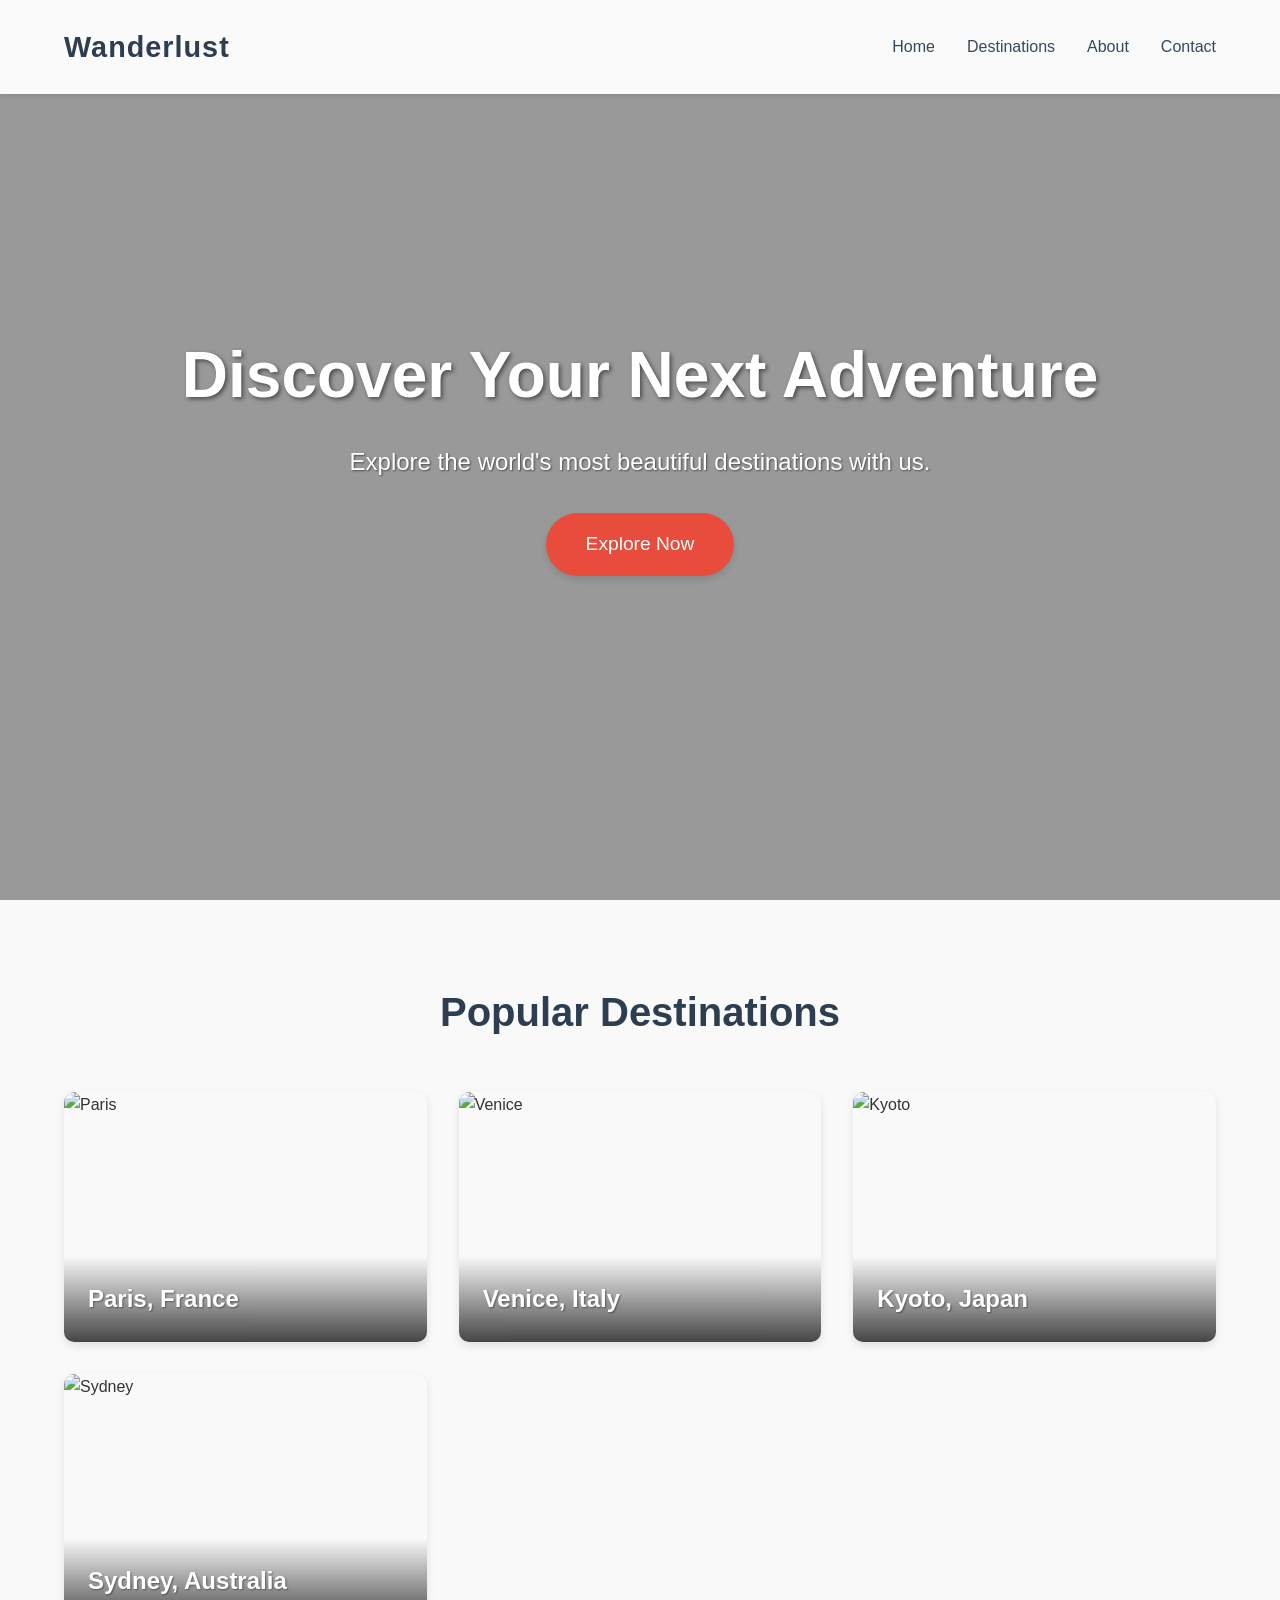
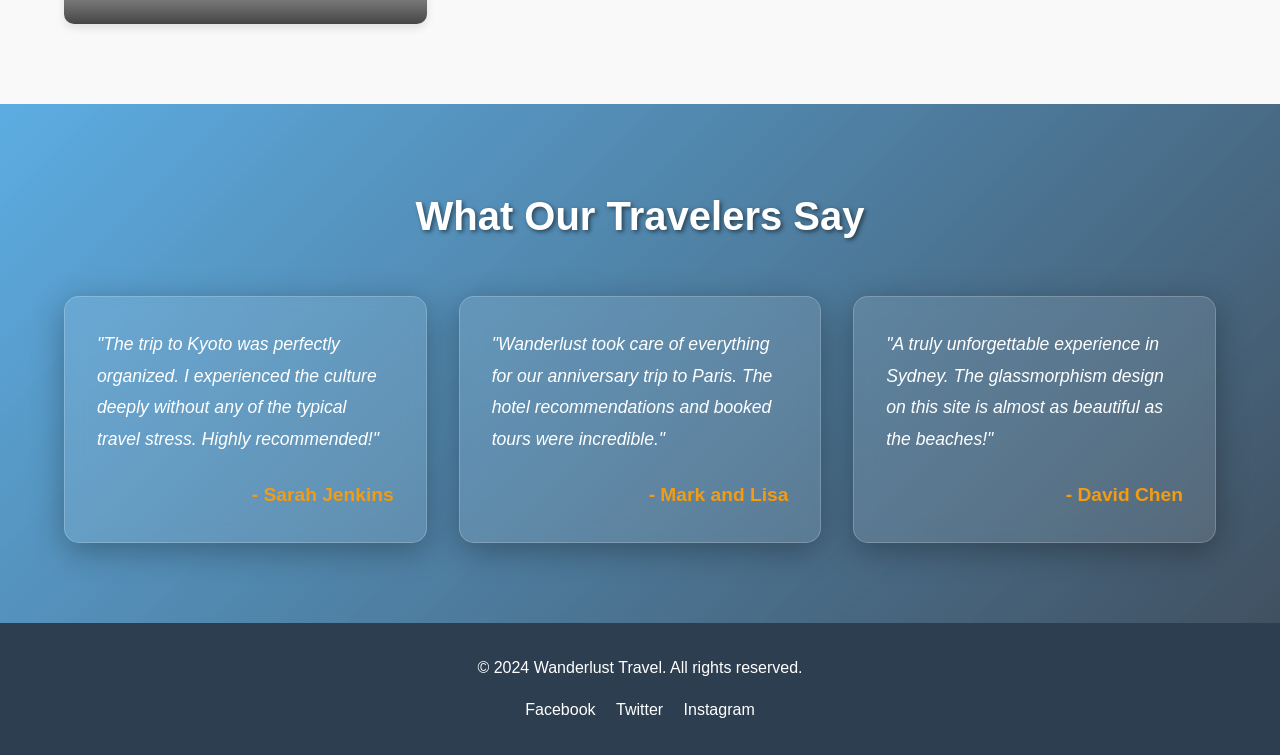
==== index.html @ 3aed2144 "feat: complete tourism website with all requested features" ====
<!DOCTYPE html>
<html lang="en">
<head>
    <meta charset="UTF-8">
    <meta name="viewport" content="width=device-width, initial-scale=1.0">
    <title>Wanderlust Travel</title>
    <link rel="stylesheet" href="styles.css">
</head>
<body>
    <header class="navbar">
        <div class="logo">Wanderlust</div>
        <div class="menu-toggle" id="mobile-menu">
            <span class="bar"></span>
            <span class="bar"></span>
            <span class="bar"></span>
        </div>
        <nav>
            <ul class="nav-links">
                <li><a href="index.html">Home</a></li>
                <li><a href="destinations.html">Destinations</a></li>
                <li><a href="about.html">About</a></li>
                <li><a href="contact.html">Contact</a></li>
            </ul>
        </nav>
    </header>

    <section id="home" class="hero">
        <div class="hero-content animate-on-scroll">
            <h1>Discover Your Next Adventure</h1>
            <p>Explore the world's most beautiful destinations with us.</p>
            <a href="destinations.html" class="cta-button">Explore Now</a>
        </div>
    </section>

    <section id="destinations" class="destinations-section">
        <h2 class="section-title animate-on-scroll">Popular Destinations</h2>
        <div class="destinations-grid">
            <div class="destination-card animate-on-scroll">
                <img src="https://images.unsplash.com/photo-1499856871958-5b9627545d1a?ixlib=rb-4.0.3&auto=format&fit=crop&w=800&q=80" alt="Paris">
                <div class="destination-info">
                    <h3>Paris, France</h3>
                </div>
            </div>
            <div class="destination-card animate-on-scroll">
                <img src="https://images.unsplash.com/photo-1523906834658-6e24ef2386f9?ixlib=rb-4.0.3&auto=format&fit=crop&w=800&q=80" alt="Venice">
                <div class="destination-info">
                    <h3>Venice, Italy</h3>
                </div>
            </div>
            <div class="destination-card animate-on-scroll">
                <img src="https://images.unsplash.com/photo-1493976040374-85c8e12f0c0e?ixlib=rb-4.0.3&auto=format&fit=crop&w=800&q=80" alt="Kyoto">
                <div class="destination-info">
                    <h3>Kyoto, Japan</h3>
                </div>
            </div>
            <div class="destination-card animate-on-scroll">
                <img src="https://images.unsplash.com/photo-1506973035872-a4ec16b8e8d9?ixlib=rb-4.0.3&auto=format&fit=crop&w=800&q=80" alt="Sydney">
                <div class="destination-info">
                    <h3>Sydney, Australia</h3>
                </div>
            </div>
        </div>
    </section>

    <section class="testimonials-section" id="testimonials">
        <h2 class="section-title animate-on-scroll">What Our Travelers Say</h2>
        <div class="testimonials-grid">
            <div class="glass-card animate-on-scroll">
                <p class="testimonial-text">"The trip to Kyoto was perfectly organized. I experienced the culture deeply without any of the typical travel stress. Highly recommended!"</p>
                <h4 class="testimonial-author">- Sarah Jenkins</h4>
            </div>
            <div class="glass-card animate-on-scroll">
                <p class="testimonial-text">"Wanderlust took care of everything for our anniversary trip to Paris. The hotel recommendations and booked tours were incredible."</p>
                <h4 class="testimonial-author">- Mark and Lisa</h4>
            </div>
            <div class="glass-card animate-on-scroll">
                <p class="testimonial-text">"A truly unforgettable experience in Sydney. The glassmorphism design on this site is almost as beautiful as the beaches!"</p>
                <h4 class="testimonial-author">- David Chen</h4>
            </div>
        </div>
    </section>

    <footer class="footer">
        <div class="footer-content">
            <p>&copy; 2024 Wanderlust Travel. All rights reserved.</p>
            <div class="social-links">
                <a href="#">Facebook</a>
                <a href="#">Twitter</a>
                <a href="#">Instagram</a>
            </div>
        </div>
    </footer>

    <script src="script.js"></script>
</body>
</html>
---- styles.css ----
/* Base Styles */
* {
    margin: 0;
    padding: 0;
    box-sizing: border-box;
}

body {
    font-family: 'Segoe UI', Tahoma, Geneva, Verdana, sans-serif;
    line-height: 1.6;
    color: #333;
    overflow-x: hidden;
}

/* Navbar */
.navbar {
    display: flex;
    justify-content: space-between;
    align-items: center;
    padding: 1.5rem 5%;
    background-color: rgba(255, 255, 255, 0.95);
    position: fixed;
    width: 100%;
    top: 0;
    z-index: 1000;
    box-shadow: 0 2px 5px rgba(0,0,0,0.1);
}

.logo {
    font-size: 1.8rem;
    font-weight: bold;
    color: #2c3e50;
    letter-spacing: 1px;
}

.nav-links {
    list-style: none;
    display: flex;
}

.nav-links li {
    margin-left: 2rem;
}

.nav-links a {
    text-decoration: none;
    color: #34495e;
    font-weight: 500;
    transition: color 0.3s ease;
}

.nav-links a:hover {
    color: #3498db;
}

.menu-toggle {
    display: none;
    flex-direction: column;
    cursor: pointer;
}

.menu-toggle .bar {
    width: 25px;
    height: 3px;
    background-color: #333;
    margin: 4px 0;
    transition: 0.4s;
}

/* Hero Section */
.hero {
    height: 100vh;
    background: linear-gradient(rgba(0, 0, 0, 0.4), rgba(0, 0, 0, 0.4)), url('https://images.unsplash.com/photo-1469474968028-56623f02e42e?ixlib=rb-4.0.3&auto=format&fit=crop&w=1920&q=80') center/cover no-repeat;
    display: flex;
    justify-content: center;
    align-items: center;
    text-align: center;
    color: #fff;
    padding: 0 20px;
}

.hero-content h1 {
    font-size: 4rem;
    margin-bottom: 1rem;
    text-shadow: 2px 2px 4px rgba(0,0,0,0.5);
}

.hero-content p {
    font-size: 1.5rem;
    margin-bottom: 2rem;
    text-shadow: 1px 1px 2px rgba(0,0,0,0.5);
}

/* Call to Action Button */
.cta-button {
    display: inline-block;
    padding: 1rem 2.5rem;
    background-color: #e74c3c;
    color: #fff;
    text-decoration: none;
    font-size: 1.2rem;
    border-radius: 50px;
    transition: all 0.3s ease;
    box-shadow: 0 4px 6px rgba(0,0,0,0.1);
}

.cta-button:hover {
    background-color: #c0392b;
    transform: translateY(-3px);
    box-shadow: 0 6px 12px rgba(0,0,0,0.2);
}

.cta-button:active {
    transform: translateY(-1px);
    box-shadow: 0 2px 4px rgba(0,0,0,0.1);
}

/* Destinations Section */
.destinations-section {
    padding: 5rem 5%;
    background-color: #f9f9f9;
}

.section-title {
    text-align: center;
    font-size: 2.5rem;
    margin-bottom: 3rem;
    color: #2c3e50;
}

.destinations-grid {
    display: grid;
    grid-template-columns: repeat(auto-fit, minmax(280px, 1fr));
    gap: 2rem;
}

.destination-card {
    position: relative;
    border-radius: 10px;
    overflow: hidden;
    box-shadow: 0 4px 8px rgba(0,0,0,0.1);
    cursor: pointer;
    transition: transform 0.3s ease, box-shadow 0.3s ease;
}

.destination-card img {
    width: 100%;
    height: 250px;
    object-fit: cover;
    transition: transform 0.5s ease;
    display: block;
}

.destination-card:hover {
    transform: translateY(-10px);
    box-shadow: 0 10px 20px rgba(0,0,0,0.2);
}

.destination-card:hover img {
    transform: scale(1.1);
}

.destination-info {
    position: absolute;
    bottom: 0;
    left: 0;
    width: 100%;
    padding: 1.5rem;
    background: linear-gradient(transparent, rgba(0,0,0,0.8));
    color: #fff;
    opacity: 0.9;
}

.destination-info h3 {
    font-size: 1.5rem;
    margin: 0;
    text-shadow: 1px 1px 2px rgba(0,0,0,0.5);
}

/* Inner Pages Styles */
.inner-page-header {
    margin-top: 70px; /* offset for fixed navbar */
    padding: 4rem 2rem;
    background-color: #34495e;
    color: #fff;
    text-align: center;
}

.content-section {
    padding: 4rem 2rem;
    min-height: 50vh;
}

.container {
    max-width: 800px;
    margin: 0 auto;
}

.content-section h2 {
    margin-bottom: 1.5rem;
    color: #2c3e50;
}

.content-section p {
    margin-bottom: 1rem;
}

/* About Page Specifics */
.about-story {
    display: flex;
    flex-wrap: wrap;
    align-items: center;
    gap: 2rem;
}

.about-text {
    flex: 1;
    min-width: 300px;
}

.about-image {
    flex: 1;
    min-width: 300px;
}

.about-image img {
    width: 100%;
    border-radius: 10px;
    box-shadow: 0 4px 8px rgba(0,0,0,0.1);
}

.vision-mission-section {
    background-color: #ecf0f1;
    padding: 4rem 2rem;
}

.vision-mission-section .section-title {
    color: #2c3e50;
    margin-bottom: 2rem;
}

.vmv-grid {
    display: grid;
    grid-template-columns: repeat(auto-fit, minmax(250px, 1fr));
    gap: 2rem;
}

.vmv-card {
    background-color: #fff;
    padding: 2rem;
    border-radius: 10px;
    box-shadow: 0 4px 8px rgba(0,0,0,0.05);
    transition: transform 0.3s ease;
}

.vmv-card:hover {
    transform: translateY(-5px);
    box-shadow: 0 8px 16px rgba(0,0,0,0.1);
}

.vmv-card h3 {
    color: #3498db;
    margin-bottom: 1rem;
    font-size: 1.5rem;
}

.values-list {
    list-style: none;
    padding: 0;
}

.values-list li {
    margin-bottom: 0.5rem;
}

/* Contact Form */
.contact-form {
    display: flex;
    flex-direction: column;
    gap: 1.5rem;
}

.form-group {
    display: flex;
    flex-direction: column;
}

.form-group label {
    margin-bottom: 0.5rem;
    font-weight: 500;
}

.form-group input,
.form-group textarea {
    padding: 0.8rem;
    border: 1px solid #ccc;
    border-radius: 4px;
    font-family: inherit;
}

.form-group input:focus,
.form-group textarea:focus {
    outline: none;
    border-color: #3498db;
}

/* Testimonials (Liquid Glass / Glassmorphism) */
.testimonials-section {
    padding: 5rem 5%;
    background: linear-gradient(135deg, rgba(52, 152, 219, 0.8), rgba(44, 62, 80, 0.9)), url('https://images.unsplash.com/photo-1507525428034-b723cf961d3e?ixlib=rb-4.0.3&auto=format&fit=crop&w=1920&q=80') center/cover fixed;
    color: #fff;
}

.testimonials-section .section-title {
    color: #fff;
    text-shadow: 2px 2px 4px rgba(0,0,0,0.5);
}

.testimonials-grid {
    display: grid;
    grid-template-columns: repeat(auto-fit, minmax(300px, 1fr));
    gap: 2rem;
    max-width: 1200px;
    margin: 0 auto;
}

.glass-card {
    background: rgba(255, 255, 255, 0.1);
    backdrop-filter: blur(10px);
    -webkit-backdrop-filter: blur(10px);
    border: 1px solid rgba(255, 255, 255, 0.2);
    border-radius: 15px;
    padding: 2rem;
    box-shadow: 0 8px 32px 0 rgba(0, 0, 0, 0.3);
    transition: transform 0.3s ease;
}

.glass-card:hover {
    transform: translateY(-5px);
    background: rgba(255, 255, 255, 0.15);
}

.testimonial-text {
    font-size: 1.1rem;
    font-style: italic;
    margin-bottom: 1.5rem;
    line-height: 1.8;
}

.testimonial-author {
    font-size: 1.2rem;
    font-weight: bold;
    text-align: right;
    color: #f39c12;
}

/* Scroll Animations */
.animate-on-scroll {
    opacity: 0;
    transform: translateY(30px);
    transition: opacity 0.8s ease-out, transform 0.8s ease-out;
}

.animate-on-scroll.is-visible {
    opacity: 1;
    transform: translateY(0);
}

/* Footer */
.footer {
    background-color: #2c3e50;
    color: #fff;
    padding: 2rem 5%;
    text-align: center;
}

.footer-content {
    display: flex;
    flex-direction: column;
    align-items: center;
    gap: 1rem;
}

.social-links a {
    color: #fff;
    text-decoration: none;
    margin: 0 0.5rem;
    transition: color 0.3s ease;
}

.social-links a:hover {
    color: #3498db;
}

/* Responsive Menu */
@media screen and (max-width: 768px) {
    .nav-links {
        display: flex;
        flex-direction: column;
        width: 100%;
        position: absolute;
        top: 70px;
        left: -100%;
        opacity: 1;
        transition: all 0.5s ease;
        background-color: rgba(255, 255, 255, 0.95);
        text-align: center;
        box-shadow: 0 4px 6px rgba(0,0,0,0.1);
    }

    .nav-links.active {
        left: 0;
    }

    .nav-links li {
        margin: 1rem 0;
    }

    .menu-toggle {
        display: flex;
    }

    .menu-toggle.is-active .bar:nth-child(2) {
        opacity: 0;
    }
    
    .menu-toggle.is-active .bar:nth-child(1) {
        transform: translateY(11px) rotate(45deg);
    }
    
    .menu-toggle.is-active .bar:nth-child(3) {
        transform: translateY(-11px) rotate(-45deg);
    }
}
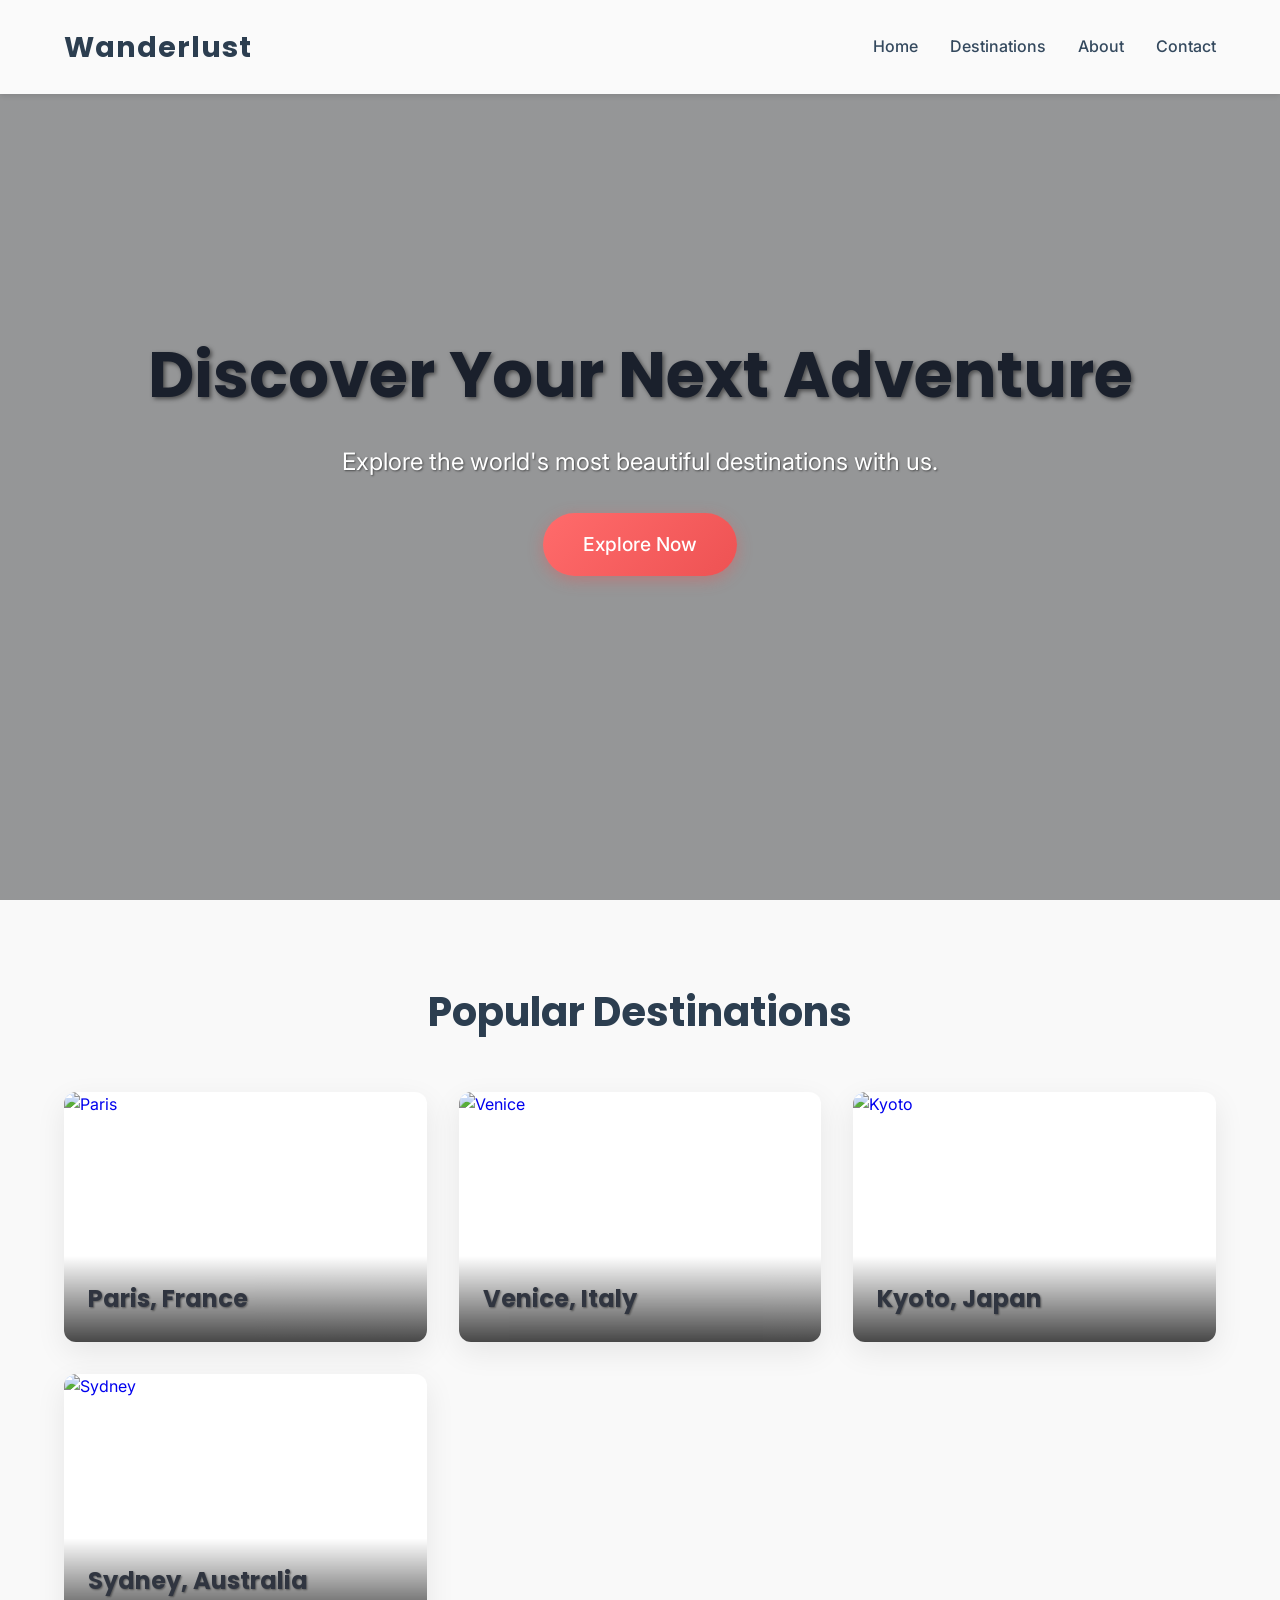
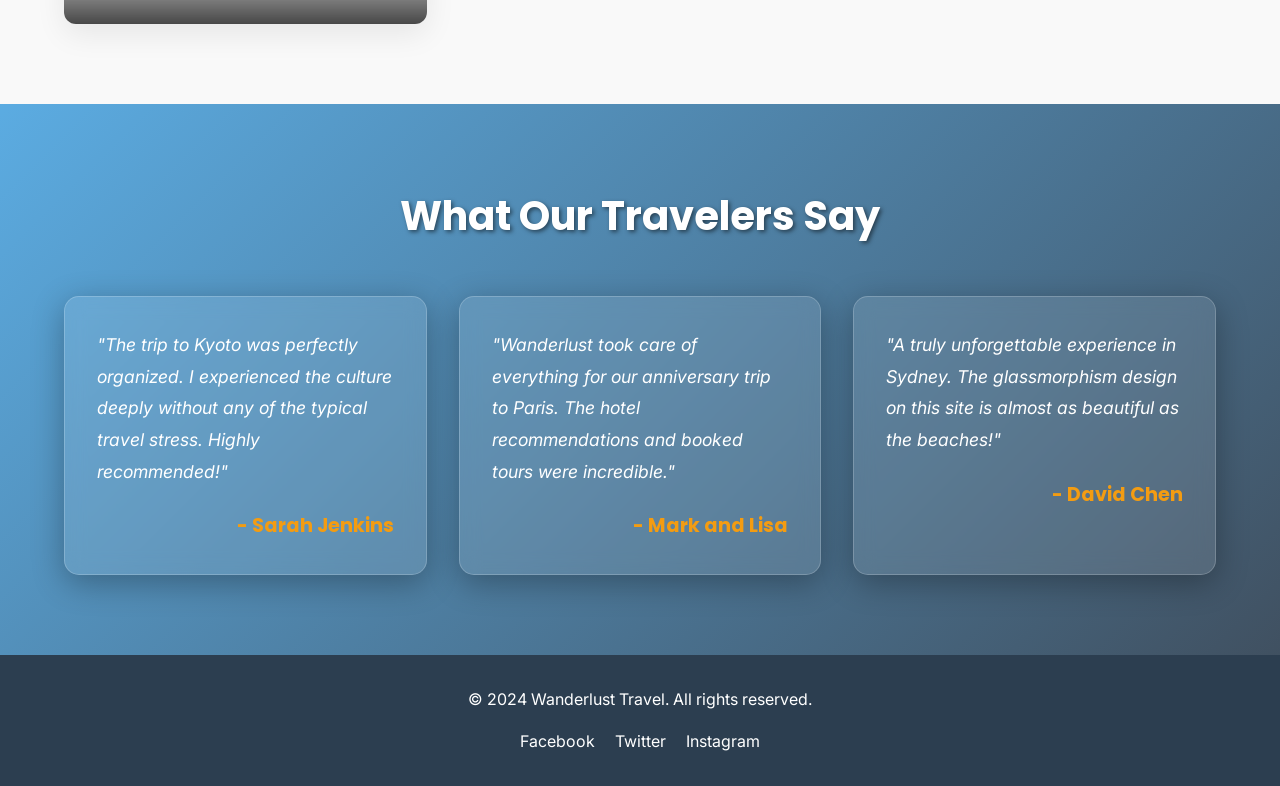
==== commit 0bc1e950: "feat: add individual destination pages and enhance UI" ====
--- a/index.html
+++ b/index.html
@@ -3,6 +3,9 @@
 <head>
     <meta charset="UTF-8">
     <meta name="viewport" content="width=device-width, initial-scale=1.0">
+    <link rel="preconnect" href="https://fonts.googleapis.com">
+    <link rel="preconnect" href="https://fonts.gstatic.com" crossorigin>
+    <link href="https://fonts.googleapis.com/css2?family=Inter:wght@400;500&family=Poppins:wght@600;700&display=swap" rel="stylesheet">
     <title>Wanderlust Travel</title>
     <link rel="stylesheet" href="styles.css">
 </head>
@@ -35,30 +38,30 @@
     <section id="destinations" class="destinations-section">
         <h2 class="section-title animate-on-scroll">Popular Destinations</h2>
         <div class="destinations-grid">
-            <div class="destination-card animate-on-scroll">
+            <a href="paris.html" class="destination-card animate-on-scroll">
                 <img src="https://images.unsplash.com/photo-1499856871958-5b9627545d1a?ixlib=rb-4.0.3&auto=format&fit=crop&w=800&q=80" alt="Paris">
                 <div class="destination-info">
                     <h3>Paris, France</h3>
                 </div>
-            </div>
-            <div class="destination-card animate-on-scroll">
+            </a>
+            <a href="venice.html" class="destination-card animate-on-scroll">
                 <img src="https://images.unsplash.com/photo-1523906834658-6e24ef2386f9?ixlib=rb-4.0.3&auto=format&fit=crop&w=800&q=80" alt="Venice">
                 <div class="destination-info">
                     <h3>Venice, Italy</h3>
                 </div>
-            </div>
-            <div class="destination-card animate-on-scroll">
+            </a>
+            <a href="kyoto.html" class="destination-card animate-on-scroll">
                 <img src="https://images.unsplash.com/photo-1493976040374-85c8e12f0c0e?ixlib=rb-4.0.3&auto=format&fit=crop&w=800&q=80" alt="Kyoto">
                 <div class="destination-info">
                     <h3>Kyoto, Japan</h3>
                 </div>
-            </div>
-            <div class="destination-card animate-on-scroll">
+            </a>
+            <a href="sydney.html" class="destination-card animate-on-scroll">
                 <img src="https://images.unsplash.com/photo-1506973035872-a4ec16b8e8d9?ixlib=rb-4.0.3&auto=format&fit=crop&w=800&q=80" alt="Sydney">
                 <div class="destination-info">
                     <h3>Sydney, Australia</h3>
                 </div>
-            </div>
+            </a>
         </div>
     </section>
 
--- a/styles.css
+++ b/styles.css
@@ -6,10 +6,16 @@
 }
 
 body {
-    font-family: 'Segoe UI', Tahoma, Geneva, Verdana, sans-serif;
+    font-family: 'Inter', sans-serif;
     line-height: 1.6;
-    color: #333;
+    color: #4a5568; /* Softer text color */
     overflow-x: hidden;
+    background-color: #f8fafc; /* Very light slate background */
+}
+
+h1, h2, h3, h4, h5, h6, .logo {
+    font-family: 'Poppins', sans-serif;
+    color: #1a202c; /* Darker heading color */
 }
 
 /* Navbar */
@@ -95,19 +101,22 @@
 .cta-button {
     display: inline-block;
     padding: 1rem 2.5rem;
-    background-color: #e74c3c;
+    background: linear-gradient(135deg, #ff6b6b, #ee5253);
     color: #fff;
     text-decoration: none;
     font-size: 1.2rem;
+    font-weight: 500;
     border-radius: 50px;
     transition: all 0.3s ease;
-    box-shadow: 0 4px 6px rgba(0,0,0,0.1);
+    box-shadow: 0 4px 15px rgba(238, 82, 83, 0.4);
+    border: none;
+    cursor: pointer;
 }
 
 .cta-button:hover {
-    background-color: #c0392b;
+    background: linear-gradient(135deg, #ee5253, #ff6b6b);
     transform: translateY(-3px);
-    box-shadow: 0 6px 12px rgba(0,0,0,0.2);
+    box-shadow: 0 8px 20px rgba(238, 82, 83, 0.6);
 }
 
 .cta-button:active {
@@ -136,24 +145,27 @@
 
 .destination-card {
     position: relative;
-    border-radius: 10px;
+    border-radius: 12px;
     overflow: hidden;
-    box-shadow: 0 4px 8px rgba(0,0,0,0.1);
+    box-shadow: 0 10px 30px rgba(0,0,0,0.08);
     cursor: pointer;
-    transition: transform 0.3s ease, box-shadow 0.3s ease;
+    transition: all 0.4s cubic-bezier(0.175, 0.885, 0.32, 1.275);
+    background-color: #fff;
+    display: block; /* Ensure it works well if wrapped in an <a> tag */
+    text-decoration: none;
 }
 
 .destination-card img {
     width: 100%;
     height: 250px;
     object-fit: cover;
-    transition: transform 0.5s ease;
+    transition: transform 0.6s ease;
     display: block;
 }
 
 .destination-card:hover {
-    transform: translateY(-10px);
-    box-shadow: 0 10px 20px rgba(0,0,0,0.2);
+    transform: translateY(-12px);
+    box-shadow: 0 15px 35px rgba(0,0,0,0.15);
 }
 
 .destination-card:hover img {
